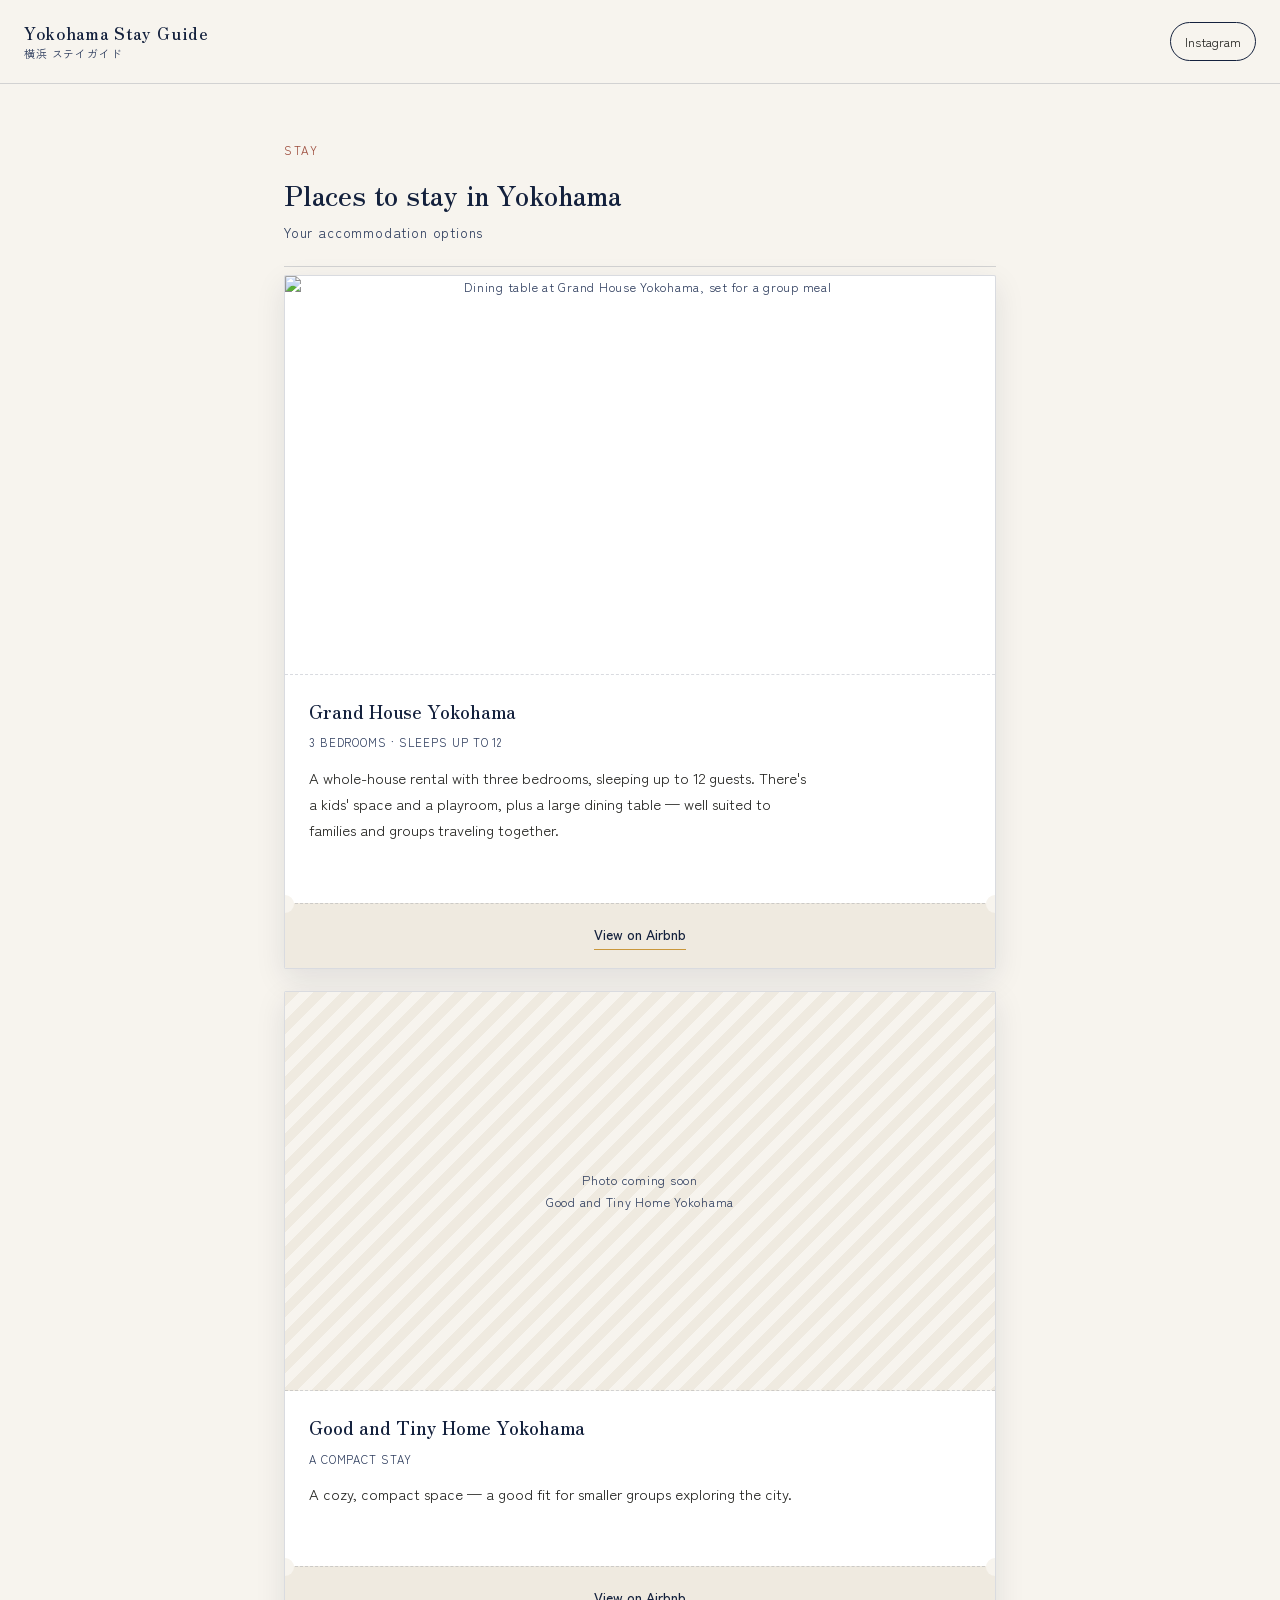
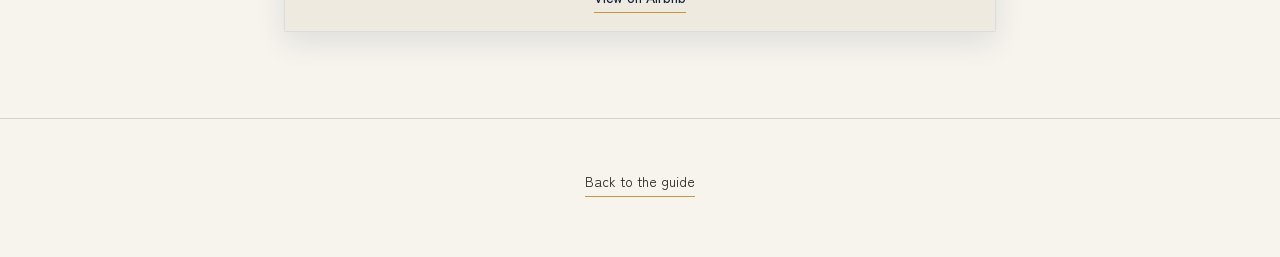
==== stay.html @ 20a89427 "Add files via upload" ====
<!DOCTYPE html>
<html lang="en">
<head>
<meta charset="UTF-8">
<meta name="viewport" content="width=device-width, initial-scale=1.0">
<title>Stay | Yokohama Stay Guide</title>
<link rel="stylesheet" href="style.css">
</head>
<body>

<header class="site-header">
  <a href="index.html" class="brand">
    <span class="brand-jp">Yokohama Stay Guide</span>
    <span class="brand-en">横浜 ステイガイド</span>
  </a>
  <a href="https://www.instagram.com/" class="insta-link" target="_blank" rel="noopener">Instagram</a>
</header>

<div class="wrap">

  <section class="hero" style="padding-bottom:24px;">
    <span class="hero-eyebrow">STAY</span>
    <h1 class="hero-title" style="font-size:1.7rem;">Places to stay in Yokohama
      <span class="hero-title-en">Your accommodation options</span>
    </h1>
  </section>

  <section class="section" style="border-bottom:none;padding-top:8px;">

    <div class="ticket">
      <div class="ticket-photo has-img"><img src="images/grandhouse-dining.jpeg" alt="Dining table at Grand House Yokohama, set for a group meal"></div>
      <div class="ticket-body">
        <h3>Grand House Yokohama</h3>
        <span class="en">3 BEDROOMS · SLEEPS UP TO 12</span>
        <p>A whole-house rental with three bedrooms, sleeping up to 12 guests. There's a kids' space and a playroom, plus a large dining table — well suited to families and groups traveling together.</p>
      </div>
      <div class="ticket-stub">
        <a href="https://www.airbnb.com/rooms/1765081398819838567" class="ticket-link" target="_blank" rel="noopener">View on Airbnb</a>
      </div>
    </div>

    <div class="ticket">
      <div class="ticket-photo">Photo coming soon<br>Good and Tiny Home Yokohama</div>
      <div class="ticket-body">
        <h3>Good and Tiny Home Yokohama</h3>
        <span class="en">A COMPACT STAY</span>
        <p>A cozy, compact space — a good fit for smaller groups exploring the city.</p>
      </div>
      <div class="ticket-stub">
        <a href="https://www.airbnb.com/rooms/1769352483705637100" class="ticket-link" target="_blank" rel="noopener">View on Airbnb</a>
      </div>
    </div>

  </section>

</div>

<footer class="site-footer">
  <a href="index.html" class="back-home">Back to the guide</a>
</footer>

</body>
</html>
---- style.css ----
@import url('https://fonts.googleapis.com/css2?family=Zen+Old+Mincho:wght@400;600;700&family=Zen+Kaku+Gothic+New:wght@400;500;700&display=swap');

:root{
  --ink:#14213D;
  --ink-soft:#2C3B5C;
  --gold:#C9973B;
  --gold-soft:#E4C685;
  --paper:#F7F4EE;
  --paper-dim:#EFEAE0;
  --brick:#9C4A3A;
  --teal:#1F4B4A;
  --charcoal:#22221F;
  --line:rgba(20,33,61,0.16);
  --shadow:0 10px 30px rgba(20,33,61,0.10);
  --radius:2px;
}

*{box-sizing:border-box;}
html{scroll-behavior:smooth;}
body{
  margin:0;
  background:var(--paper);
  color:var(--charcoal);
  font-family:'Zen Kaku Gothic New', 'Hiragino Sans', sans-serif;
  line-height:1.8;
  -webkit-font-smoothing:antialiased;
}
h1,h2,h3,.brand-jp,.hero-title{
  font-family:'Zen Old Mincho', serif;
  font-weight:600;
  color:var(--ink);
  margin:0;
}
a{color:inherit;text-decoration:none;}
img{max-width:100%;display:block;}
p{margin:0 0 1em;max-width:34em;}

a:focus-visible,button:focus-visible{
  outline:2px solid var(--gold);
  outline-offset:3px;
}

.wrap{
  max-width:760px;
  margin:0 auto;
  padding:0 24px;
}

/* ---------- Header ---------- */
.site-header{
  display:flex;
  align-items:center;
  justify-content:space-between;
  padding:22px 24px;
  border-bottom:1px solid var(--line);
  background:var(--paper);
  position:sticky;
  top:0;
  z-index:10;
}
.brand{display:flex;flex-direction:column;line-height:1.3;}
.brand-jp{font-size:1.05rem;letter-spacing:.04em;}
.brand-en{font-size:.68rem;color:var(--ink-soft);letter-spacing:.08em;margin-top:2px;}
.insta-link{
  font-size:.8rem;
  border:1px solid var(--ink);
  padding:7px 14px;
  border-radius:20px;
  transition:background .2s ease, color .2s ease;
}
.insta-link:hover{background:var(--ink);color:var(--paper);}

/* ---------- Hero ---------- */
.hero{
  padding:56px 0 40px;
  border-bottom:1px solid var(--line);
}
.hero-eyebrow{
  font-size:.72rem;
  color:var(--brick);
  letter-spacing:.14em;
  margin-bottom:14px;
  display:block;
}
.hero-title{
  font-size:2.1rem;
  line-height:1.4;
}
.hero-title-en{
  display:block;
  font-family:'Zen Kaku Gothic New', sans-serif;
  font-weight:400;
  font-size:.85rem;
  color:var(--ink-soft);
  letter-spacing:.06em;
  margin-top:10px;
}
.hero-lede{
  margin-top:22px;
  font-size:1rem;
  color:var(--ink-soft);
}

/* ---------- Section heading ---------- */
.section{padding:44px 0;border-bottom:1px solid var(--line);}
.section:last-of-type{border-bottom:none;}
.section-title{
  font-size:1.4rem;
  margin-bottom:6px;
}
.section-title-en{
  display:block;
  font-family:'Zen Kaku Gothic New', sans-serif;
  font-weight:500;
  font-size:.7rem;
  color:var(--gold);
  letter-spacing:.14em;
  margin-bottom:10px;
}
.section-note{color:var(--ink-soft);font-size:.92rem;margin-bottom:28px;}

/* ---------- Category cards (hub page) ---------- */
.cat-grid{
  display:grid;
  gap:16px;
  margin-top:8px;
}
.cat-card{
  display:block;
  background:#fff;
  border:1px solid var(--line);
  border-radius:var(--radius);
  padding:26px 24px;
  transition:transform .18s ease, box-shadow .18s ease;
}
.cat-card:hover{transform:translateY(-2px);box-shadow:var(--shadow);}
.cat-card-icon{width:34px;height:34px;margin-bottom:16px;color:var(--gold);}
.cat-card h2{font-size:1.2rem;margin-bottom:6px;}
.cat-card .en{font-size:.7rem;color:var(--ink-soft);letter-spacing:.08em;display:block;margin-bottom:12px;}
.cat-card p{font-size:.92rem;color:var(--charcoal);margin-bottom:14px;}
.cat-card .go{font-size:.85rem;color:var(--brick);font-weight:500;}

/* ---------- Ticket panel: the reusable "your pass to X" card ---------- */
.ticket{
  display:grid;
  grid-template-columns:1fr;
  gap:20px;
  background:#fff;
  border:1px solid var(--line);
  border-radius:var(--radius);
  overflow:hidden;
  margin-bottom:22px;
  box-shadow:var(--shadow);
}
.ticket-photo{
  aspect-ratio:16/9;
  background:
    repeating-linear-gradient(135deg, var(--paper-dim), var(--paper-dim) 10px, var(--paper) 10px, var(--paper) 20px);
  border-bottom:1px dashed var(--line);
  display:flex;
  align-items:center;
  justify-content:center;
  color:var(--ink-soft);
  font-size:.78rem;
  letter-spacing:.06em;
  text-align:center;
  padding:16px;
  overflow:hidden;
}
.ticket-photo.has-img{background:none;padding:0;}
.ticket-photo img{width:100%;height:100%;object-fit:cover;display:block;}

/* ---------- Hero photo (index page) ---------- */
.hero-photo{
  margin-top:28px;
  aspect-ratio:3/2;
  overflow:hidden;
  border:1px solid var(--line);
  box-shadow:var(--shadow);
}
.hero-photo img{width:100%;height:100%;object-fit:cover;display:block;}
.hero-photo-cap{
  font-size:.7rem;
  color:var(--ink-soft);
  letter-spacing:.08em;
  margin-top:8px;
}
@media(min-width:600px){
  .hero-photo{aspect-ratio:16/7;}
}
.ticket-body{padding:0 24px 24px;}
.ticket-body h3{font-size:1.15rem;margin-bottom:4px;}
.ticket-body .en{font-size:.7rem;color:var(--ink-soft);letter-spacing:.08em;display:block;margin-bottom:12px;}
.ticket-body p{font-size:.92rem;}
.ticket-stub{
  display:flex;
  align-items:center;
  justify-content:center;
  gap:16px;
  border-top:1px dashed var(--line);
  padding:18px 24px;
  background:var(--paper-dim);
  position:relative;
}
.ticket-stub::before,
.ticket-stub::after{
  content:"";
  position:absolute;
  top:-9px;
  width:18px;
  height:18px;
  border-radius:50%;
  background:var(--paper);
}
.ticket-stub::before{left:-9px;}
.ticket-stub::after{right:-9px;}
.ticket-link{
  font-size:.88rem;
  font-weight:500;
  color:var(--ink);
  border-bottom:1px solid var(--gold);
  padding-bottom:2px;
}

/* ---------- Discount badge ---------- */
.discount{
  margin-top:28px;
  border:1px solid var(--gold);
  background:linear-gradient(180deg,#fff, var(--paper-dim));
  padding:26px 24px;
  border-radius:var(--radius);
  text-align:center;
}
.discount-label{
  font-size:.68rem;
  letter-spacing:.14em;
  color:var(--brick);
  display:block;
  margin-bottom:10px;
}
.discount-figure{
  font-family:'Zen Old Mincho', serif;
  font-size:2.4rem;
  color:var(--ink);
  line-height:1;
}
.discount-figure span{font-size:1.1rem;margin-left:4px;}
.discount p{margin:14px auto 0;font-size:.9rem;color:var(--ink-soft);}

/* ---------- Spot list ---------- */
.spot-group{margin-bottom:36px;}
.spot-group-title{
  font-size:1.02rem;
  margin-bottom:4px;
  color:var(--ink);
  font-weight:600;
}
.spot-group-sub{font-size:.74rem;color:var(--gold);letter-spacing:.1em;display:block;margin-bottom:14px;}
.spot{
  display:flex;
  align-items:center;
  gap:16px;
  padding:16px 0;
  border-top:1px solid var(--line);
}
.spot:last-child{padding-bottom:0;}
.spot-main{flex:1;min-width:0;}
.spot-name{
  display:inline-block;
  font-weight:600;
  font-size:.98rem;
  margin-bottom:5px;
  color:var(--ink);
  border-bottom:1px solid var(--gold);
  padding-bottom:1px;
}
.spot-comment{font-size:.86rem;color:var(--ink-soft);margin:0;}
.spot-hint{
  font-size:.82rem;
  color:var(--brick);
  background:var(--paper-dim);
  border-left:3px solid var(--brick);
  padding:10px 14px;
  margin-top:6px;
}

/* ---------- Itinerary ---------- */
.plan{
  background:#fff;
  border:1px solid var(--line);
  border-radius:var(--radius);
  padding:24px;
  margin-bottom:18px;
}
.plan-title{font-size:.98rem;color:var(--ink-soft);margin-bottom:14px;letter-spacing:.04em;}
.plan-steps{list-style:none;margin:0;padding:0;}
.plan-steps li{
  display:flex;
  align-items:flex-start;
  gap:14px;
  padding:8px 0;
}
.plan-steps li + li{border-top:1px dashed var(--line);}
.step-num{
  flex-shrink:0;
  width:26px;
  height:26px;
  border-radius:50%;
  background:var(--ink);
  color:var(--paper);
  font-size:.8rem;
  display:flex;
  align-items:center;
  justify-content:center;
  font-family:'Zen Old Mincho', serif;
}
.plan-steps li span.txt{font-size:.94rem;padding-top:3px;}

/* ---------- Footer ---------- */
.site-footer{
  padding:40px 24px 60px;
  text-align:center;
  border-top:1px solid var(--line);
  margin-top:20px;
}
.footer-line{font-size:.86rem;color:var(--ink-soft);max-width:none;}
.back-home{
  display:inline-block;
  margin-top:10px;
  font-size:.86rem;
  border-bottom:1px solid var(--gold);
  padding-bottom:2px;
}

@media(prefers-reduced-motion:reduce){
  html{scroll-behavior:auto;}
  .cat-card{transition:none;}
}
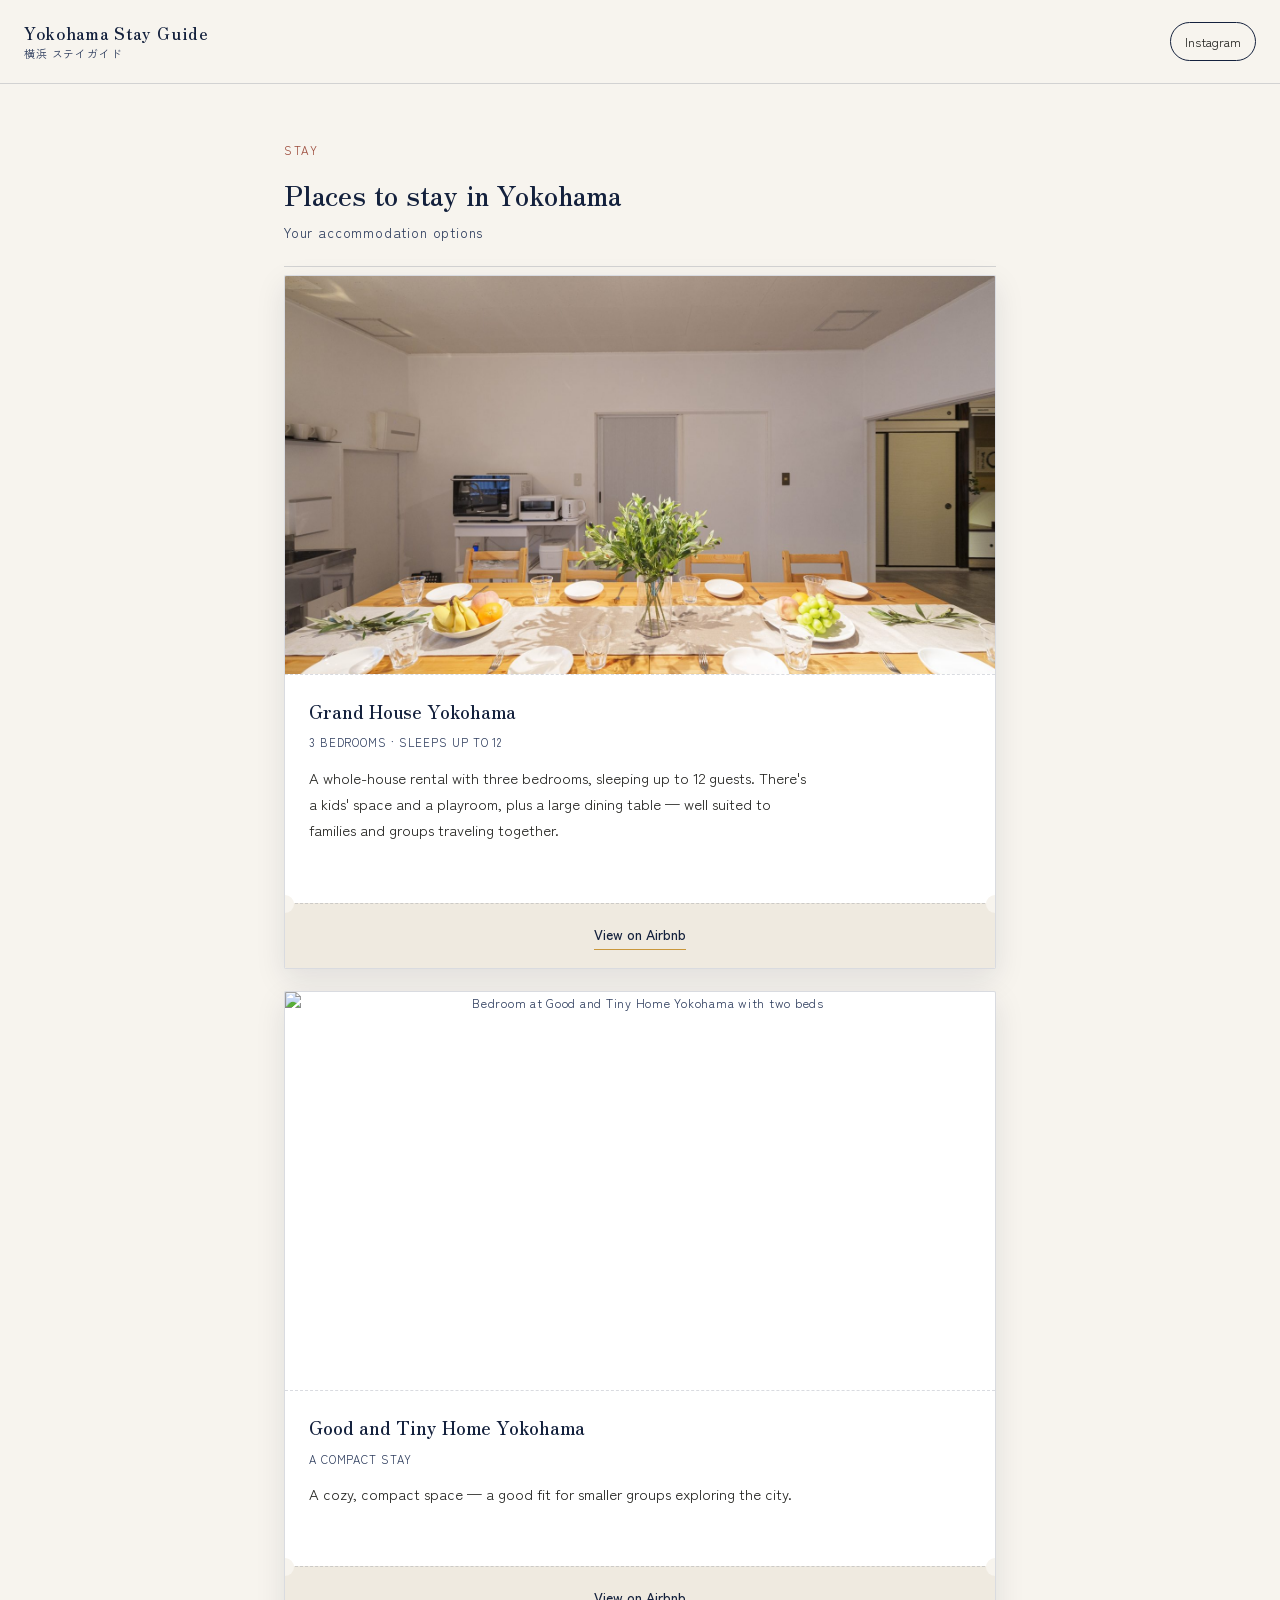
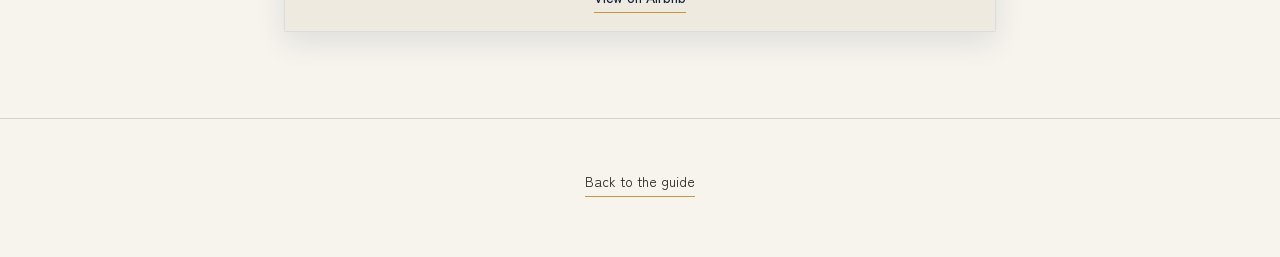
==== commit 733ba22f: "Add files via upload" ====
--- a/stay.html
+++ b/stay.html
@@ -40,7 +40,7 @@
     </div>
 
     <div class="ticket">
-      <div class="ticket-photo">Photo coming soon<br>Good and Tiny Home Yokohama</div>
+      <div class="ticket-photo has-img"><img src="images/tinyhome-bedroom.jpeg" alt="Bedroom at Good and Tiny Home Yokohama with two beds"></div>
       <div class="ticket-body">
         <h3>Good and Tiny Home Yokohama</h3>
         <span class="en">A COMPACT STAY</span>
